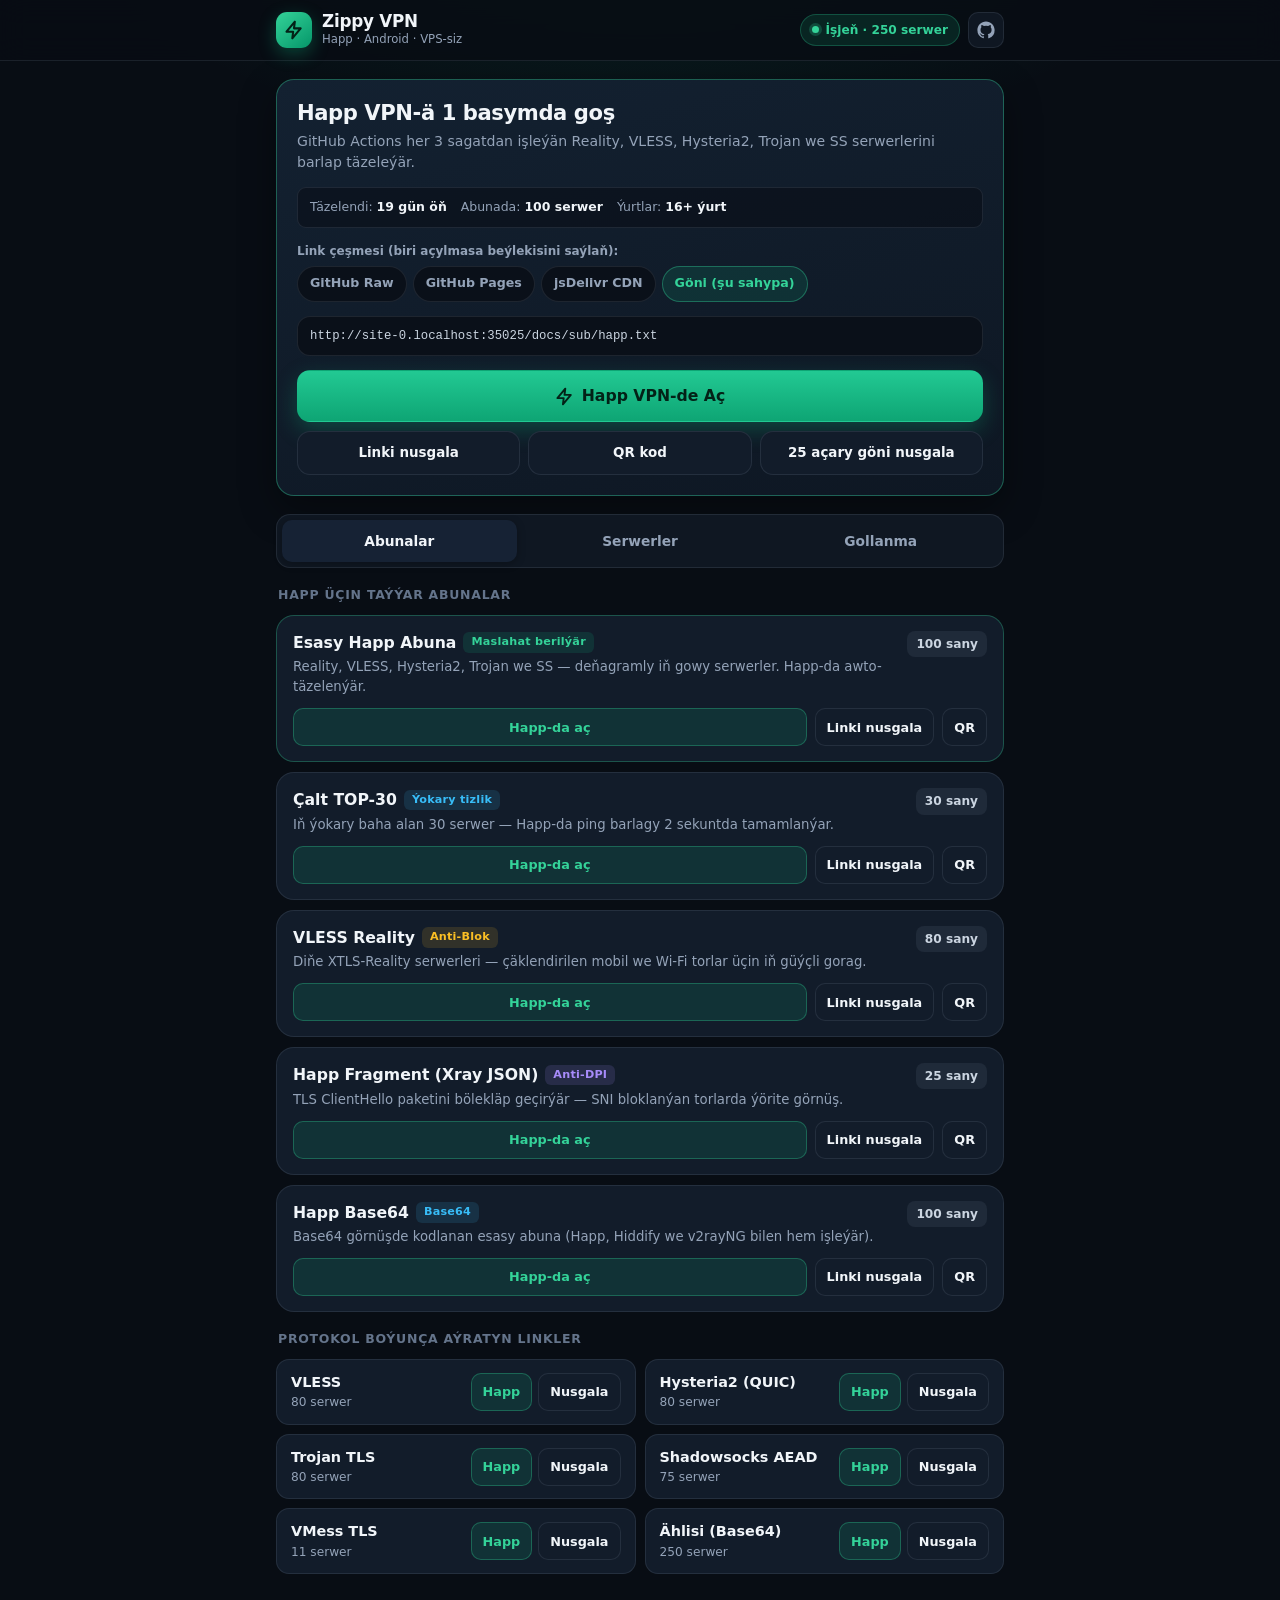
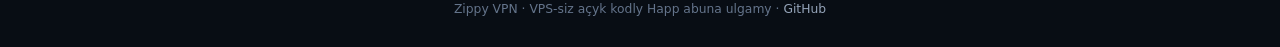
==== docs/index.html @ 04228158 "feat: add GitHub-powered Happ VPN subscription system and Android web panel Co-authored-by: arena-ag" ====
<!doctype html>
<html lang="tk">
<head>
  <meta charset="utf-8">
  <meta name="viewport" content="width=device-width, initial-scale=1, viewport-fit=cover">
  <meta name="theme-color" content="#080d14">
  <meta name="description" content="Zippy VPN — VPS-siz GitHub arkaly awtomatiki täzelenýän Happ VPN abunasy (Android üçin).">
  <title>Zippy VPN — Happ Android</title>
  <link rel="stylesheet" href="./style.css">
</head>
<body>
  <header class="topbar">
    <div class="shell topbar-inner">
      <div class="brand">
        <div class="brand-mark" aria-hidden="true">
          <svg width="20" height="20" viewBox="0 0 24 24" fill="none" stroke="currentColor" stroke-width="2.5" stroke-linecap="round" stroke-linejoin="round">
            <path d="M13 2L3 14h8l-1 8 10-12h-8l1-8z"/>
          </svg>
        </div>
        <div>
          <div class="brand-title">Zippy VPN</div>
          <div class="brand-sub">Happ · Android · VPS-siz</div>
        </div>
      </div>
      <div class="topbar-right">
        <span class="status-pill" id="statusPill">
          <span class="status-dot"></span>
          <span id="statusText">Ýüklenýär...</span>
        </span>
        <a class="icon-link" id="repoLink" href="https://github.com/redmirobot01-byte/Zippy" target="_blank" rel="noopener noreferrer" aria-label="GitHub repozitoriýasy" title="GitHub">
          <svg width="18" height="18" viewBox="0 0 24 24" fill="currentColor" aria-hidden="true">
            <path d="M12 .5C5.65.5.5 5.65.5 12a11.5 11.5 0 007.86 10.92c.58.1.79-.25.79-.56v-2c-3.2.7-3.87-1.38-3.87-1.38-.52-1.33-1.28-1.68-1.28-1.68-1.05-.72.08-.7.08-.7 1.16.08 1.77 1.2 1.77 1.2 1.03 1.76 2.7 1.25 3.36.96.1-.75.4-1.25.73-1.54-2.55-.29-5.24-1.28-5.24-5.68 0-1.26.45-2.28 1.19-3.09-.12-.29-.52-1.46.11-3.05 0 0 .97-.31 3.18 1.18a11.1 11.1 0 015.8 0c2.2-1.49 3.17-1.18 3.17-1.18.63 1.59.23 2.76.12 3.05.74.81 1.18 1.83 1.18 3.09 0 4.41-2.69 5.38-5.25 5.67.41.36.78 1.06.78 2.14v3.17c0 .31.21.67.8.56A11.5 11.5 0 0023.5 12C23.5 5.65 18.35.5 12 .5z"/>
          </svg>
        </a>
      </div>
    </div>
  </header>

  <main class="shell">
    <!-- Primary Happ Import Card -->
    <section class="hero" aria-labelledby="heroTitle">
      <div class="hero-head">
        <div>
          <h1 id="heroTitle">Happ VPN-ä 1 basymda goş</h1>
          <p class="hero-desc">GitHub Actions her 3 sagatdan işleýän Reality, VLESS, Hysteria2, Trojan we SS serwerlerini barlap täzeleýär.</p>
        </div>
      </div>

      <div class="meta-strip" id="metaStrip">
        <span>Täzelendi: <strong id="updatedAt">—</strong></span>
        <span>Abunada: <strong id="mainCount">—</strong></span>
        <span>Ýurtlar: <strong id="countryCount">—</strong></span>
      </div>

      <div class="mirror-bar">
        <span class="mirror-label">Link çeşmesi (biri açylmasa beýlekisini saýlaň):</span>
        <div class="mirror-pills" id="mirrorPills" role="radiogroup" aria-label="Link çeşmesi"></div>
      </div>

      <div class="url-box">
        <code class="url-text" id="primaryUrl">https://raw.githubusercontent.com/redmirobot01-byte/Zippy/main/sub/happ.txt</code>
      </div>

      <a class="btn btn-primary" id="openHappPrimary" href="happ://add/https://raw.githubusercontent.com/redmirobot01-byte/Zippy/main/sub/happ.txt">
        <svg width="19" height="19" viewBox="0 0 24 24" fill="none" stroke="currentColor" stroke-width="2.4" stroke-linecap="round" stroke-linejoin="round" aria-hidden="true">
          <path d="M13 2L3 14h8l-1 8 10-12h-8l1-8z"/>
        </svg>
        <span>Happ VPN-de Aç</span>
      </a>

      <div class="hero-actions-sub">
        <button type="button" class="btn btn-secondary" id="copyPrimaryBtn">Linki nusgala</button>
        <button type="button" class="btn btn-secondary" id="qrPrimaryBtn">QR kod</button>
        <button type="button" class="btn btn-secondary span-mobile" id="copyKeysBtn">25 açary göni nusgala</button>
      </div>
    </section>

    <!-- Navigation Tabs -->
    <nav class="tabs" role="tablist" aria-label="Bölümler">
      <button type="button" class="tab-btn active" role="tab" aria-selected="true" aria-controls="panel-subs" data-tab="subs">Abunalar</button>
      <button type="button" class="tab-btn" role="tab" aria-selected="false" aria-controls="panel-servers" data-tab="servers">Serwerler</button>
      <button type="button" class="tab-btn" role="tab" aria-selected="false" aria-controls="panel-guide" data-tab="guide">Gollanma</button>
    </nav>

    <!-- TAB 1: Subscriptions -->
    <section class="tab-panel active" id="panel-subs" role="tabpanel">
      <div class="section-label">Happ üçin taýýar abunalar</div>
      <div class="sub-list" id="mainSubsList"></div>

      <div class="section-label">Protokol boýunça aýratyn linkler</div>
      <div class="proto-grid" id="protoGrid"></div>
    </section>

    <!-- TAB 2: Individual Servers -->
    <section class="tab-panel" id="panel-servers" role="tabpanel">
      <div class="filter-group">
        <span class="mirror-label">Protokol:</span>
        <div class="mirror-pills" id="protoFilterPills"></div>
      </div>
      <div class="filter-group">
        <span class="mirror-label">Ýurt:</span>
        <div class="mirror-pills" id="countryFilterPills"></div>
      </div>

      <div class="servers-toolbar">
        <span class="servers-count" id="filteredCount">0 serwer</span>
        <button type="button" class="btn btn-secondary btn-sm" id="copyFilteredBtn">Sanawy nusgala</button>
      </div>

      <div class="node-list" id="nodeList"></div>
    </section>

    <!-- TAB 3: Android + Happ Guide -->
    <section class="tab-panel" id="panel-guide" role="tabpanel">
      <div class="guide-card">
        <h2>Android-da Happ VPN bilen nädip ulanmaly?</h2>
        <ol class="steps">
          <li>
            <span class="step-num">1</span>
            <div>Ýokardaky ýaşyl <strong>«Happ VPN-de Aç»</strong> düwmesine basyň — Happ özi açylyp, <strong>Zippy VPN</strong> abunasyny awtomatiki goşar.</div>
          </li>
          <li>
            <span class="step-num">2</span>
            <div>Eger brauzer programmany göni açmasa, <strong>«Linki nusgala»</strong> (ýa-da <strong>«25 açary göni nusgala»</strong>) basyň → Happ-a giriň → sag ýokarky <strong>«+»</strong> → <strong>«Buferden goş / Import from clipboard»</strong> basyň.</div>
          </li>
          <li>
            <span class="step-num">3</span>
            <div>Happ-da serwer sanawynyň ýokarsyndaky <strong>ping (barlag)</strong> belgisine basyň we iň pes <span class="inline-code">ms</span> görkezýän serweri saýlaň (Germaniýa, Niderlandlar, Finlýandiýa, Polşa adatça iň çalt işleýär).</div>
          </li>
          <li>
            <span class="step-num">4</span>
            <div>Merkezdäki uly birikdiriş düwmesine basyň. Abuna her <strong>3 sagatdan</strong> GitHub-dan täze serwerleri awtomatiki alýar.</div>
          </li>
        </ol>
      </div>

      <div class="guide-card">
        <h2>Güýçli bloklamada maslahatlar</h2>
        <ul class="tip-list">
          <li><strong>VLESS Reality</strong> we <strong>Hysteria2</strong> protokollary çäklendirilen mobil we Wi-Fi torlarda iň durnukly işleýär — <em>Abunalar</em> bölüminden aýratyn goşup bilersiňiz.</li>
          <li><strong>Happ Fragment (Anti-DPI):</strong> SNI bloklanýan bolsa, <span class="inline-code">happ-fragment.json</span> abunasyny Happ-a goşuň — ol TLS paketini bölekläp geçirýär.</li>
          <li><strong>Link täzelenmese:</strong> Ýokardaky çeşmäni <strong>GitHub Pages</strong> ýa-da <strong>jsDelivr CDN</strong> aýnasyna geçiriň, ýa-da <strong>Happ Base64</strong> linkini ulanyň.</li>
          <li><strong>Şahsy açar goşmak:</strong> Öz tapan <span class="inline-code">vless://</span> ýa-da <span class="inline-code">trojan://</span> açaryňyzy repozitoriýadaky <span class="inline-code">config/custom_nodes.txt</span> faýlyna ýazsaňyz, ol abunanyň iň başyna goşulýar.</li>
        </ul>

        <div class="guide-links">
          <a class="btn btn-accent-outline btn-sm" id="actionsRunLink" href="https://github.com/redmirobot01-byte/Zippy/actions" target="_blank" rel="noopener noreferrer">Serwerleri häzir täzele (GitHub Actions)</a>
          <a class="btn btn-secondary btn-sm" id="customNodesLink" href="https://github.com/redmirobot01-byte/Zippy/edit/main/config/custom_nodes.txt" target="_blank" rel="noopener noreferrer">Şahsy açar goş</a>
          <a class="btn btn-secondary btn-sm" href="https://play.google.com/store/apps/details?id=com.happproxy" target="_blank" rel="noopener noreferrer">Happ (Google Play)</a>
        </div>
      </div>
    </section>

    <footer class="footer">
      Zippy VPN · VPS-siz açyk kodly Happ abuna ulgamy ·
      <a id="footerRepoLink" href="https://github.com/redmirobot01-byte/Zippy" target="_blank" rel="noopener noreferrer">GitHub</a>
    </footer>
  </main>

  <!-- QR Modal -->
  <div class="modal-backdrop" id="qrBackdrop" hidden>
    <div class="modal" role="dialog" aria-modal="true" aria-labelledby="qrTitle">
      <h3 id="qrTitle">QR kod</h3>
      <p class="modal-hint">Happ VPN → «+» → QR kod skanirle</p>
      <div class="qr-frame" id="qrFrame"></div>
      <div class="modal-actions">
        <button type="button" class="btn btn-secondary btn-sm" id="qrCopyBtn">Nusgala</button>
        <button type="button" class="btn btn-accent-outline btn-sm" id="qrCloseBtn">Ýap</button>
      </div>
    </div>
  </div>

  <div class="toast" id="toast" role="status" aria-live="polite"></div>

  <script src="./qr.js"></script>
  <script src="./app.js"></script>
</body>
</html>
---- docs/style.css ----
:root {
  --bg: #080d14;
  --bg-elev: #0f1722;
  --bg-card: #121c2a;
  --bg-card-hover: #162234;
  --bg-input: #0a1019;
  --border: rgba(148, 163, 184, 0.14);
  --border-strong: rgba(52, 211, 153, 0.38);
  --text: #f1f5f9;
  --text-muted: #94a3b8;
  --text-dim: #64748b;
  --accent: #10b981;
  --accent-bright: #34d399;
  --accent-ink: #032217;
  --accent-soft: rgba(16, 185, 129, 0.14);
  --cyan: #38bdf8;
  --cyan-soft: rgba(56, 189, 248, 0.13);
  --amber: #fbbf24;
  --amber-soft: rgba(251, 191, 36, 0.13);
  --violet: #a78bfa;
  --violet-soft: rgba(167, 139, 250, 0.14);
  --radius-lg: 18px;
  --radius-md: 13px;
  --radius-sm: 9px;
  --shadow: 0 14px 36px rgba(0, 0, 0, 0.36);
  --font-sans: system-ui, -apple-system, "Segoe UI", Roboto, "Helvetica Neue", Arial, sans-serif;
  --font-mono: ui-monospace, SFMono-Regular, Menlo, Monaco, Consolas, monospace;
}

*,
*::before,
*::after {
  box-sizing: border-box;
}

html {
  -webkit-text-size-adjust: 100%;
  background: var(--bg);
}

body {
  margin: 0;
  font-family: var(--font-sans);
  background:
    radial-gradient(900px 420px at 50% -120px, rgba(16, 185, 129, 0.16), transparent 65%),
    var(--bg);
  color: var(--text);
  line-height: 1.5;
  min-height: 100dvh;
  padding-bottom: calc(28px + env(safe-area-inset-bottom, 0px));
}

.shell {
  width: 100%;
  max-width: 760px;
  margin: 0 auto;
  padding: 0 16px;
}

/* Header */
.topbar {
  position: sticky;
  top: 0;
  z-index: 30;
  backdrop-filter: blur(14px);
  -webkit-backdrop-filter: blur(14px);
  background: rgba(8, 13, 20, 0.84);
  border-bottom: 1px solid var(--border);
}

.topbar-inner {
  display: flex;
  align-items: center;
  justify-content: space-between;
  gap: 12px;
  height: 60px;
}

.brand {
  display: flex;
  align-items: center;
  gap: 10px;
  min-width: 0;
}

.brand-mark {
  width: 36px;
  height: 36px;
  border-radius: 11px;
  background: linear-gradient(140deg, #34d399, #059669);
  color: var(--accent-ink);
  display: grid;
  place-items: center;
  flex-shrink: 0;
  box-shadow: 0 6px 18px rgba(16, 185, 129, 0.32);
}

.brand-title {
  font-size: 1.05rem;
  font-weight: 750;
  letter-spacing: -0.015em;
  line-height: 1.15;
}

.brand-sub {
  font-size: 0.73rem;
  color: var(--text-muted);
}

.topbar-right {
  display: flex;
  align-items: center;
  gap: 8px;
}

.status-pill {
  display: inline-flex;
  align-items: center;
  gap: 7px;
  padding: 6px 11px;
  border-radius: 999px;
  font-size: 0.76rem;
  font-weight: 600;
  color: var(--accent-bright);
  background: var(--accent-soft);
  border: 1px solid rgba(52, 211, 153, 0.26);
  white-space: nowrap;
}

.status-dot {
  width: 7px;
  height: 7px;
  border-radius: 50%;
  background: var(--accent-bright);
  box-shadow: 0 0 0 3px rgba(52, 211, 153, 0.22);
}

.icon-link {
  width: 36px;
  height: 36px;
  border-radius: 10px;
  border: 1px solid var(--border);
  background: var(--bg-elev);
  color: var(--text-muted);
  display: grid;
  place-items: center;
  text-decoration: none;
  transition: color 0.15s ease, border-color 0.15s ease;
}

.icon-link:hover {
  color: var(--text);
  border-color: rgba(148, 163, 184, 0.32);
}

/* Hero Card */
.hero {
  margin-top: 18px;
  padding: 20px;
  border-radius: var(--radius-lg);
  background: linear-gradient(165deg, #132131 0%, #0e1723 100%);
  border: 1px solid var(--border-strong);
  box-shadow: var(--shadow);
}

.hero-head {
  display: flex;
  align-items: flex-start;
  justify-content: space-between;
  gap: 12px;
  margin-bottom: 14px;
}

.hero h1 {
  margin: 0 0 5px;
  font-size: 1.32rem;
  font-weight: 780;
  letter-spacing: -0.02em;
  line-height: 1.22;
}

.hero-desc {
  margin: 0;
  font-size: 0.88rem;
  color: var(--text-muted);
}

.meta-strip {
  display: flex;
  flex-wrap: wrap;
  gap: 8px 14px;
  font-size: 0.78rem;
  color: var(--text-muted);
  padding: 10px 12px;
  border-radius: var(--radius-sm);
  background: rgba(8, 13, 20, 0.52);
  border: 1px solid var(--border);
  margin-bottom: 14px;
}

.meta-strip strong {
  color: var(--text);
  font-weight: 650;
}

/* Mirror Selector */
.mirror-bar {
  margin-bottom: 12px;
}

.mirror-label {
  display: block;
  font-size: 0.75rem;
  font-weight: 600;
  color: var(--text-muted);
  margin-bottom: 6px;
}

.mirror-pills {
  display: flex;
  gap: 6px;
  overflow-x: auto;
  padding-bottom: 2px;
  scrollbar-width: none;
}

.mirror-pills::-webkit-scrollbar {
  display: none;
}

.pill {
  appearance: none;
  border: 1px solid var(--border);
  background: var(--bg-input);
  color: var(--text-muted);
  font: inherit;
  font-size: 0.79rem;
  font-weight: 600;
  padding: 7px 12px;
  min-height: 36px;
  border-radius: 999px;
  cursor: pointer;
  white-space: nowrap;
  transition: all 0.15s ease;
}

.pill:hover {
  color: var(--text);
  border-color: rgba(148, 163, 184, 0.3);
}

.pill.active {
  background: var(--accent-soft);
  color: var(--accent-bright);
  border-color: var(--border-strong);
}

/* URL Box */
.url-box {
  display: flex;
  align-items: center;
  gap: 8px;
  background: var(--bg-input);
  border: 1px solid var(--border);
  border-radius: var(--radius-md);
  padding: 10px 12px;
  margin-bottom: 14px;
}

.url-text {
  flex: 1;
  min-width: 0;
  font-family: var(--font-mono);
  font-size: 0.77rem;
  color: #cbd5e1;
  overflow: hidden;
  text-overflow: ellipsis;
  white-space: nowrap;
  user-select: all;
}

/* Buttons */
.btn {
  appearance: none;
  border: 1px solid transparent;
  border-radius: var(--radius-md);
  font: inherit;
  font-weight: 680;
  font-size: 0.92rem;
  min-height: 48px;
  padding: 11px 16px;
  display: inline-flex;
  align-items: center;
  justify-content: center;
  gap: 8px;
  cursor: pointer;
  text-decoration: none;
  transition: transform 0.08s ease, background 0.15s ease, border-color 0.15s ease;
  -webkit-tap-highlight-color: transparent;
}

.btn:active {
  transform: scale(0.985);
}

.btn-primary {
  width: 100%;
  min-height: 52px;
  font-size: 0.98rem;
  background: linear-gradient(180deg, #22c993 0%, #0ea574 100%);
  color: var(--accent-ink);
  box-shadow: 0 8px 22px rgba(16, 185, 129, 0.28);
}

.btn-primary:hover {
  background: linear-gradient(180deg, #34d399 0%, #10b981 100%);
}

.btn-secondary {
  background: var(--bg-card);
  color: var(--text);
  border-color: var(--border);
  font-size: 0.84rem;
  min-height: 44px;
  padding: 9px 12px;
}

.btn-secondary:hover {
  background: var(--bg-card-hover);
  border-color: rgba(148, 163, 184, 0.3);
}

.btn-accent-outline {
  background: var(--accent-soft);
  color: var(--accent-bright);
  border-color: rgba(52, 211, 153, 0.32);
  font-size: 0.83rem;
  min-height: 42px;
  padding: 8px 13px;
}

.btn-accent-outline:hover {
  background: rgba(16, 185, 129, 0.22);
}

.btn-sm {
  min-height: 38px;
  padding: 6px 11px;
  font-size: 0.8rem;
  border-radius: 10px;
}

.hero-actions-sub {
  display: grid;
  grid-template-columns: repeat(3, 1fr);
  gap: 8px;
  margin-top: 9px;
}

@media (max-width: 460px) {
  .hero-actions-sub {
    grid-template-columns: 1fr 1fr;
  }
  .hero-actions-sub .span-mobile {
    grid-column: 1 / -1;
  }
}

/* Navigation Tabs */
.tabs {
  display: grid;
  grid-template-columns: repeat(3, 1fr);
  gap: 6px;
  margin: 18px 0 14px;
  padding: 5px;
  background: var(--bg-elev);
  border: 1px solid var(--border);
  border-radius: 14px;
}

.tab-btn {
  appearance: none;
  border: 0;
  background: transparent;
  color: var(--text-muted);
  font: inherit;
  font-size: 0.86rem;
  font-weight: 680;
  min-height: 42px;
  border-radius: 10px;
  cursor: pointer;
  transition: background 0.15s ease, color 0.15s ease;
  -webkit-tap-highlight-color: transparent;
}

.tab-btn.active {
  background: var(--bg-card-hover);
  color: var(--text);
  box-shadow: 0 2px 8px rgba(0, 0, 0, 0.28);
}

.tab-panel {
  display: none;
}

.tab-panel.active {
  display: block;
}

/* Subscription Cards */
.section-label {
  font-size: 0.78rem;
  font-weight: 700;
  text-transform: uppercase;
  letter-spacing: 0.06em;
  color: var(--text-dim);
  margin: 18px 2px 10px;
}

.sub-list {
  display: flex;
  flex-direction: column;
  gap: 10px;
}

.sub-card {
  background: var(--bg-card);
  border: 1px solid var(--border);
  border-radius: var(--radius-lg);
  padding: 15px 16px;
  display: flex;
  flex-direction: column;
  gap: 11px;
}

.sub-card.recommended {
  border-color: rgba(52, 211, 153, 0.3);
}

.sub-top {
  display: flex;
  align-items: flex-start;
  justify-content: space-between;
  gap: 10px;
}

.sub-title-row {
  display: flex;
  align-items: center;
  flex-wrap: wrap;
  gap: 7px;
  margin-bottom: 3px;
}

.sub-title {
  font-size: 0.98rem;
  font-weight: 720;
  color: var(--text);
}

.sub-desc {
  margin: 0;
  font-size: 0.83rem;
  color: var(--text-muted);
}

.count-chip {
  flex-shrink: 0;
  padding: 4px 9px;
  border-radius: 8px;
  font-size: 0.76rem;
  font-weight: 700;
  font-variant-numeric: tabular-nums;
  background: rgba(148, 163, 184, 0.1);
  color: #cbd5e1;
}

.tag {
  display: inline-flex;
  align-items: center;
  padding: 2px 8px;
  border-radius: 6px;
  font-size: 0.7rem;
  font-weight: 720;
  letter-spacing: 0.02em;
}

.tag-green {
  background: var(--accent-soft);
  color: var(--accent-bright);
}

.tag-cyan {
  background: var(--cyan-soft);
  color: var(--cyan);
}

.tag-amber {
  background: var(--amber-soft);
  color: var(--amber);
}

.tag-violet {
  background: var(--violet-soft);
  color: var(--violet);
}

.sub-actions {
  display: flex;
  flex-wrap: wrap;
  gap: 8px;
}

.sub-actions .btn-accent-outline {
  flex: 1 1 135px;
}

/* Compact Protocol Grid */
.proto-grid {
  display: grid;
  grid-template-columns: repeat(2, 1fr);
  gap: 9px;
}

@media (max-width: 500px) {
  .proto-grid {
    grid-template-columns: 1fr;
  }
}

.proto-item {
  background: var(--bg-card);
  border: 1px solid var(--border);
  border-radius: var(--radius-md);
  padding: 12px 14px;
  display: flex;
  align-items: center;
  justify-content: space-between;
  gap: 10px;
}

.proto-name {
  font-weight: 700;
  font-size: 0.9rem;
}

.proto-meta {
  font-size: 0.76rem;
  color: var(--text-muted);
  font-variant-numeric: tabular-nums;
}

.proto-btns {
  display: flex;
  gap: 6px;
}

/* Servers Tab */
.filter-group {
  margin-bottom: 10px;
}

.servers-toolbar {
  display: flex;
  align-items: center;
  justify-content: space-between;
  gap: 10px;
  margin: 12px 0;
}

.servers-count {
  font-size: 0.82rem;
  color: var(--text-muted);
  font-variant-numeric: tabular-nums;
}

.node-list {
  display: flex;
  flex-direction: column;
  gap: 8px;
}

.node-row {
  background: var(--bg-card);
  border: 1px solid var(--border);
  border-radius: var(--radius-md);
  padding: 12px 13px;
  display: flex;
  align-items: center;
  justify-content: space-between;
  gap: 10px;
}

@media (max-width: 520px) {
  .node-row {
    flex-direction: column;
    align-items: stretch;
  }
  .node-actions {
    justify-content: flex-end;
  }
}

.node-main {
  min-width: 0;
  flex: 1;
}

.node-title {
  display: flex;
  align-items: center;
  flex-wrap: wrap;
  gap: 7px;
  font-weight: 680;
  font-size: 0.9rem;
  margin-bottom: 3px;
}

.node-sub {
  font-family: var(--font-mono);
  font-size: 0.74rem;
  color: var(--text-muted);
  overflow: hidden;
  text-overflow: ellipsis;
  white-space: nowrap;
}

.latency-badge {
  font-family: var(--font-mono);
  font-size: 0.73rem;
  font-weight: 700;
  color: var(--accent-bright);
  background: var(--accent-soft);
  padding: 1px 7px;
  border-radius: 6px;
}

.node-actions {
  display: flex;
  align-items: center;
  gap: 6px;
  flex-shrink: 0;
}

.empty-state {
  text-align: center;
  padding: 32px 16px;
  color: var(--text-muted);
  background: var(--bg-card);
  border: 1px dashed var(--border);
  border-radius: var(--radius-lg);
  font-size: 0.88rem;
}

/* Guide Tab */
.guide-card {
  background: var(--bg-card);
  border: 1px solid var(--border);
  border-radius: var(--radius-lg);
  padding: 18px;
  margin-bottom: 12px;
}

.guide-card h2 {
  margin: 0 0 12px;
  font-size: 1.02rem;
  font-weight: 740;
}

.steps {
  list-style: none;
  padding: 0;
  margin: 0;
  display: flex;
  flex-direction: column;
  gap: 13px;
}

.steps li {
  display: flex;
  gap: 12px;
  align-items: flex-start;
  font-size: 0.88rem;
  color: #dbe4ef;
}

.step-num {
  width: 26px;
  height: 26px;
  border-radius: 8px;
  background: var(--accent-soft);
  border: 1px solid rgba(52, 211, 153, 0.3);
  color: var(--accent-bright);
  font-size: 0.8rem;
  font-weight: 750;
  display: grid;
  place-items: center;
  flex-shrink: 0;
  margin-top: 1px;
}

.steps strong {
  color: var(--text);
}

.tip-list {
  margin: 0;
  padding-left: 18px;
  display: flex;
  flex-direction: column;
  gap: 9px;
  font-size: 0.86rem;
  color: var(--text-muted);
}

.tip-list strong {
  color: var(--text);
}

.guide-links {
  display: flex;
  flex-wrap: wrap;
  gap: 8px;
  margin-top: 14px;
}

.inline-code {
  font-family: var(--font-mono);
  font-size: 0.8em;
  background: var(--bg-input);
  border: 1px solid var(--border);
  padding: 1px 6px;
  border-radius: 5px;
  color: #e2e8f0;
}

/* QR Modal */
.modal-backdrop {
  position: fixed;
  inset: 0;
  z-index: 60;
  background: rgba(3, 7, 13, 0.78);
  backdrop-filter: blur(6px);
  display: grid;
  place-items: center;
  padding: 18px;
}

.modal-backdrop[hidden] {
  display: none;
}

.modal {
  width: 100%;
  max-width: 360px;
  background: var(--bg-card);
  border: 1px solid var(--border);
  border-radius: 20px;
  padding: 20px;
  box-shadow: var(--shadow);
  text-align: center;
}

.modal h3 {
  margin: 0 0 4px;
  font-size: 1.02rem;
}

.modal-hint {
  margin: 0 0 14px;
  font-size: 0.8rem;
  color: var(--text-muted);
}

.qr-frame {
  width: 236px;
  height: 236px;
  margin: 0 auto 14px;
  padding: 10px;
  background: #ffffff;
  border-radius: 14px;
  display: grid;
  place-items: center;
}

.qr-frame svg {
  width: 100%;
  height: 100%;
  display: block;
}

.modal-actions {
  display: flex;
  gap: 8px;
}

.modal-actions .btn {
  flex: 1;
}

/* Toast */
.toast {
  position: fixed;
  left: 50%;
  bottom: calc(20px + env(safe-area-inset-bottom, 0px));
  transform: translateX(-50%) translateY(16px);
  z-index: 80;
  background: #064e3b;
  color: #ecfdf5;
  border: 1px solid rgba(52, 211, 153, 0.45);
  padding: 10px 16px;
  border-radius: 999px;
  font-size: 0.84rem;
  font-weight: 650;
  box-shadow: 0 10px 28px rgba(0, 0, 0, 0.45);
  opacity: 0;
  pointer-events: none;
  transition: opacity 0.18s ease, transform 0.18s ease;
  max-width: calc(100vw - 32px);
  text-align: center;
}

.toast.show {
  opacity: 1;
  transform: translateX(-50%) translateY(0);
}

.footer {
  margin-top: 26px;
  text-align: center;
  font-size: 0.77rem;
  color: var(--text-dim);
}

.footer a {
  color: var(--text-muted);
  text-decoration: none;
}

.footer a:hover {
  color: var(--text);
}
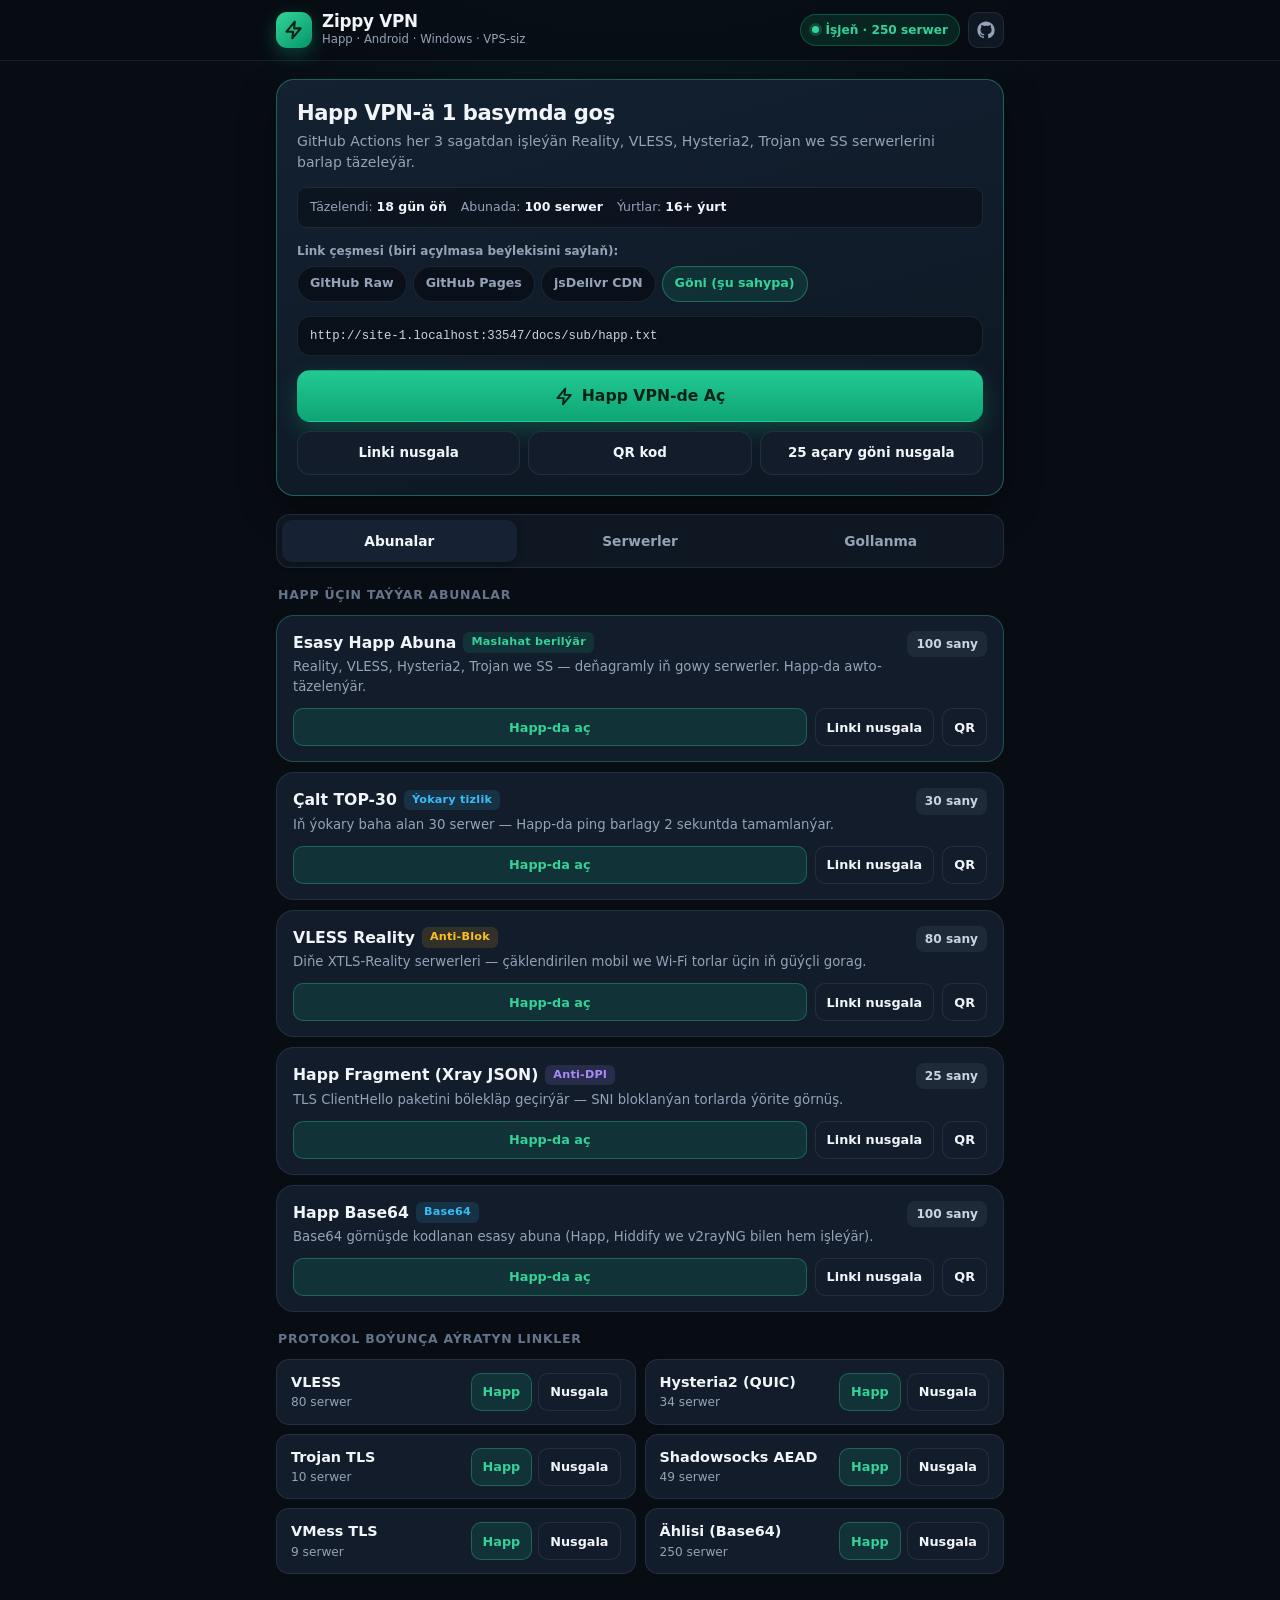
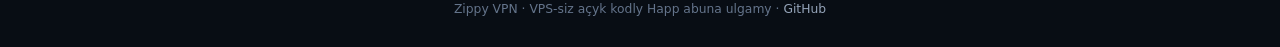
==== commit 039eefb9: "feat(docs): Windows/Happ desktop gollanmasy we VPN-dan soňky brauzer bejergisi Co-authored-by: arena" ====
--- a/docs/index.html
+++ b/docs/index.html
@@ -4,8 +4,8 @@
   <meta charset="utf-8">
   <meta name="viewport" content="width=device-width, initial-scale=1, viewport-fit=cover">
   <meta name="theme-color" content="#080d14">
-  <meta name="description" content="Zippy VPN — VPS-siz GitHub arkaly awtomatiki täzelenýän Happ VPN abunasy (Android üçin).">
-  <title>Zippy VPN — Happ Android</title>
+  <meta name="description" content="Zippy VPN — VPS-siz GitHub arkaly awtomatiki täzelenýän Happ VPN abunasy (Android we Windows üçin).">
+  <title>Zippy VPN — Happ (Android · Windows)</title>
   <link rel="stylesheet" href="./style.css">
 </head>
 <body>
@@ -19,7 +19,7 @@
         </div>
         <div>
           <div class="brand-title">Zippy VPN</div>
-          <div class="brand-sub">Happ · Android · VPS-siz</div>
+          <div class="brand-sub">Happ · Android · Windows · VPS-siz</div>
         </div>
       </div>
       <div class="topbar-right">
@@ -134,6 +134,44 @@
         </ol>
       </div>
 
+      <div class="guide-card" id="windowsGuide">
+        <h2>💻 Kompýuterde (Windows): Happ + Zippy</h2>
+        <ol class="steps">
+          <li>
+            <span class="step-num">1</span>
+            <div>Happ-yň Windows gurnama faýlyny ýükläň: adaty (Intel/AMD) kompýuter üçin <span class="inline-code">setup-Happ.x64.exe</span> (~120 MB), ARM noutbuk üçin <span class="inline-code">setup-Happ.arm64.exe</span> (~88 MB).</div>
+          </li>
+          <li>
+            <span class="step-num">2</span>
+            <div>Faýly işlediň we gurnaň. «Windows protected your PC» ýazgysy çyksa — <strong>More info</strong> → <strong>Run anyway</strong> (faýl resmi GitHub çeşmesinden bolsa howpsuz).</div>
+          </li>
+          <li>
+            <span class="step-num">3</span>
+            <div>Zippy abuna linkini nusgalap, Happ-da sag ýokarky <strong>«+»</strong> → <strong>Import from clipboard</strong> basyň.</div>
+          </li>
+          <li>
+            <span class="step-num">4</span>
+            <div>Ping barlagyny geçiriň, iň pes <span class="inline-code">ms</span>-li serweri saýlaň we birikdiriň. Brauzer hem VPN-dan geçsin diýseňiz, sazlamalarda <strong>TUN mode</strong>-y açyň.</div>
+          </li>
+        </ol>
+        <div class="guide-links">
+          <a class="btn btn-primary btn-sm" href="https://github.com/Happ-proxy/happ-desktop/releases/latest/download/setup-Happ.x64.exe" rel="noopener noreferrer">Happ x64 (.exe) ýükle</a>
+          <a class="btn btn-secondary btn-sm" href="https://github.com/Happ-proxy/happ-desktop/releases/latest/download/setup-Happ.arm64.exe" rel="noopener noreferrer">Happ ARM64 (.exe) ýükle</a>
+          <a class="btn btn-secondary btn-sm" href="https://github.com/Happ-proxy/happ-desktop/releases/latest" target="_blank" rel="noopener noreferrer">Ähli wersiýalar (GitHub)</a>
+        </div>
+      </div>
+
+      <div class="guide-card" id="desktopFix">
+        <h2>🛠️ VPN-dan soň brauzer / internet işlemeýän bolsa</h2>
+        <ul class="tip-list">
+          <li><strong>Proxy galyndysy (köplenç sebäp şu):</strong> <span class="inline-code">Win + R</span> → <span class="inline-code">inetcpl.cpl</span> → <em>Connections</em> → <em>LAN settings</em> → «Use a proxy server for your LAN» tikini aýyryň → <strong>OK</strong>. Soňra Chrome-y doly ýapyp täzeden açyň.</li>
+          <li><strong>TUN galyndysy:</strong> <span class="inline-code">Win + R</span> → <span class="inline-code">ncpa.cpl</span> → «Happ» / «wintun» atly adapteri tapyp, sag düwme → <em>Disable</em>; ýa-da <em>Device Manager</em> → <em>Network adapters</em> bölüminden aýyryň.</li>
+          <li><strong>Tory arassalamak:</strong> Administrator hökmünde CMD açyň we <span class="inline-code">netsh winsock reset</span>, <span class="inline-code">ipconfig /flushdns</span> ýerine ýetiriň, soňra kompýuteri täzeden açyň.</li>
+          <li><strong>Chrome-y dikeltmek:</strong> <span class="inline-code">chrome://settings/reset</span> → «Restore settings to their original defaults»; <span class="inline-code">chrome://extensions</span> bölüminde nätanyş goşundylary öçüriň.</li>
+          <li><strong>Ýükleme işlemeýän bolsa:</strong> şol bir salgyny <strong>Microsoft Edge</strong>-den açyp görüň (ol Windows-da öňünden bar) ýa-da telefonyňyzyň internet paýlaşmasyny (hotspot) ulanyň.</li>
+        </ul>
+      </div>
+
       <div class="guide-card">
         <h2>Güýçli bloklamada maslahatlar</h2>
         <ul class="tip-list">
@@ -147,6 +185,8 @@
           <a class="btn btn-accent-outline btn-sm" id="actionsRunLink" href="https://github.com/redmirobot01-byte/Zippy/actions" target="_blank" rel="noopener noreferrer">Serwerleri häzir täzele (GitHub Actions)</a>
           <a class="btn btn-secondary btn-sm" id="customNodesLink" href="https://github.com/redmirobot01-byte/Zippy/edit/main/config/custom_nodes.txt" target="_blank" rel="noopener noreferrer">Şahsy açar goş</a>
           <a class="btn btn-secondary btn-sm" href="https://play.google.com/store/apps/details?id=com.happproxy" target="_blank" rel="noopener noreferrer">Happ (Google Play)</a>
+          <a class="btn btn-accent-outline btn-sm" href="https://www.happ.su/" target="_blank" rel="noopener noreferrer">Resmi saýt (happ.su)</a>
+          <a class="btn btn-secondary btn-sm" href="https://www.google.com/chrome/" target="_blank" rel="noopener noreferrer">Chrome-y täzeden gurnama</a>
         </div>
       </div>
     </section>
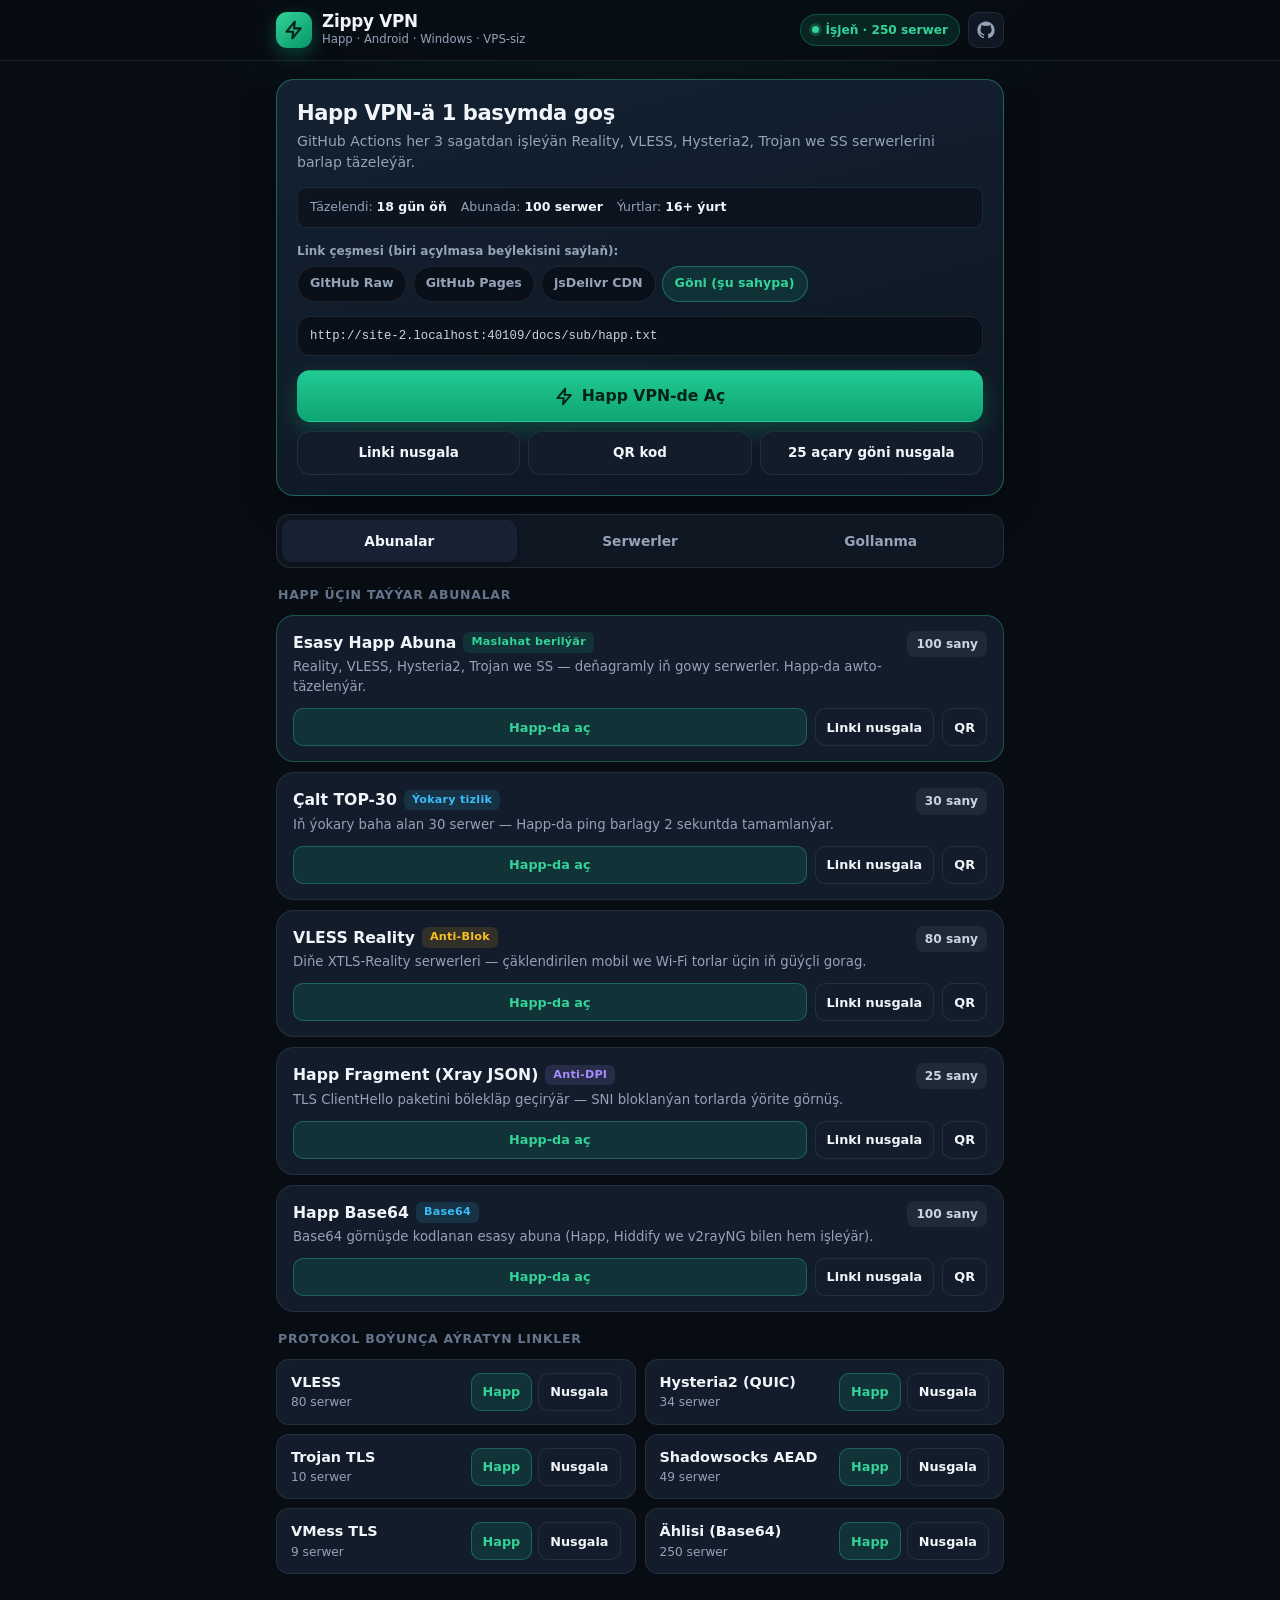
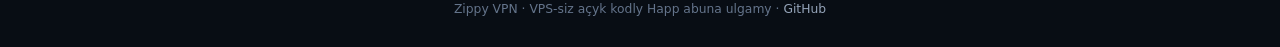
==== commit 22fa92af: "feat(tools): Windows brauzer bejergi skripti (.bat) + panel/README görkezmeleri Co-authored-by: aren" ====
--- a/docs/index.html
+++ b/docs/index.html
@@ -169,7 +169,12 @@
           <li><strong>Tory arassalamak:</strong> Administrator hökmünde CMD açyň we <span class="inline-code">netsh winsock reset</span>, <span class="inline-code">ipconfig /flushdns</span> ýerine ýetiriň, soňra kompýuteri täzeden açyň.</li>
           <li><strong>Chrome-y dikeltmek:</strong> <span class="inline-code">chrome://settings/reset</span> → «Restore settings to their original defaults»; <span class="inline-code">chrome://extensions</span> bölüminde nätanyş goşundylary öçüriň.</li>
           <li><strong>Ýükleme işlemeýän bolsa:</strong> şol bir salgyny <strong>Microsoft Edge</strong>-den açyp görüň (ol Windows-da öňünden bar) ýa-da telefonyňyzyň internet paýlaşmasyny (hotspot) ulanyň.</li>
+          <li><strong>Ähli brauzer birwagtda işlemeýär, Wi-Fi bolsa işleýär?</strong> Bu Windows-yň ulgam proksisi / DNS-i ýa-da galan VPN adapteri — brauzerleriň ählisi şol bir ulgam sazlamasyny ulanýar. Aşakdaky awtomatik bejergi faýlyny Administrator hökmünde işlediň.</li>
         </ul>
+        <div class="guide-links">
+          <a class="btn btn-primary btn-sm" href="https://github.com/redmirobot01-byte/Zippy/raw/main/tools/fix-windows-browser.bat" rel="noopener noreferrer">fix-windows-browser.bat ýükle</a>
+          <a class="btn btn-secondary btn-sm" href="https://github.com/redmirobot01-byte/Zippy/blob/main/tools/fix-windows-browser.bat" target="_blank" rel="noopener noreferrer">Kody gör (GitHub)</a>
+        </div>
       </div>
 
       <div class="guide-card">
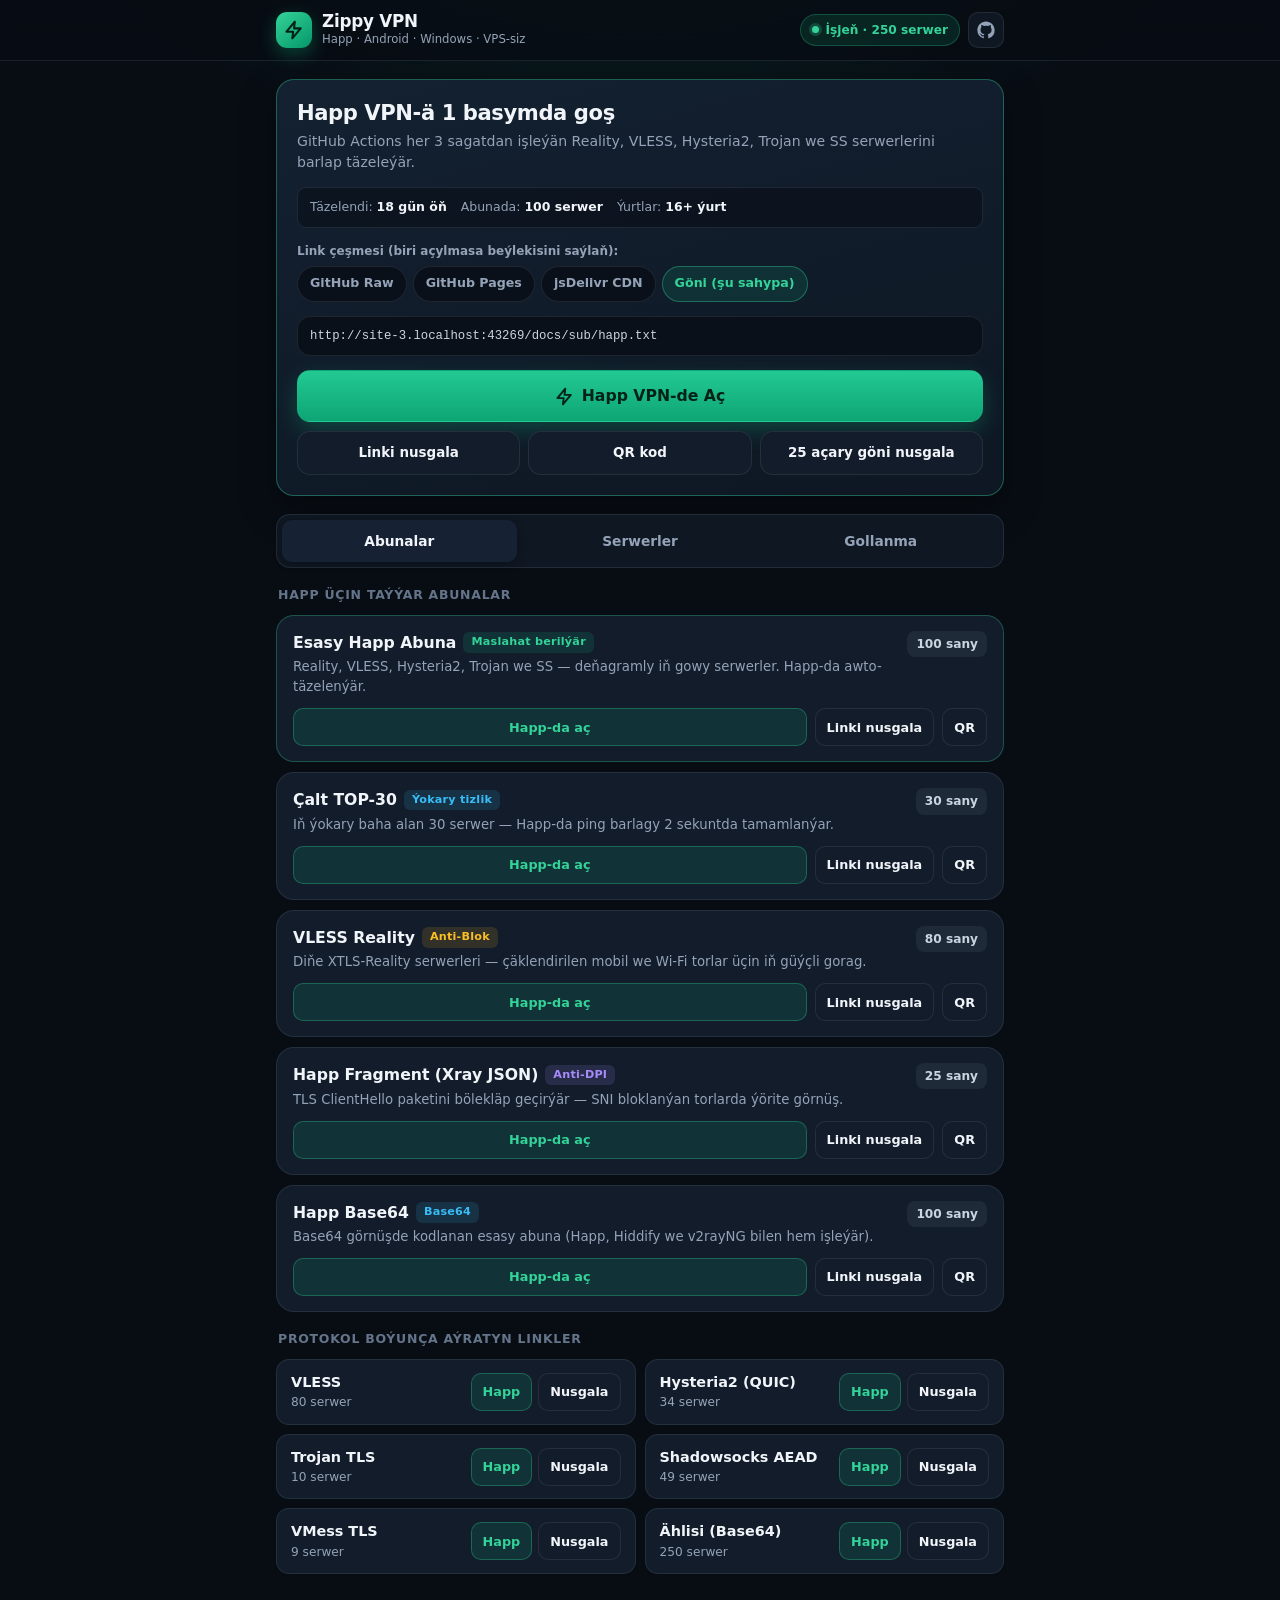
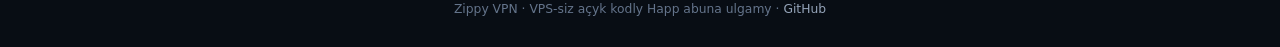
==== commit f3bd8542: "docs(panel): rusça Windows terminologiýa tablisasy (Диагностика неполадок) Co-authored-by: arena-age" ====
--- a/docs/index.html
+++ b/docs/index.html
@@ -177,6 +177,27 @@
         </div>
       </div>
 
+      <div class="guide-card" id="ruTerms">
+        <h2>🇷🇺 Windows rusça ýazylan — nirede näme basmaly</h2>
+        <p class="hero-desc" style="margin:0 0 6px;">Windows-yň dili rusça bolsa, aşakdaky rusça atlaryň üstünden basyň. Menýu atlary Windows 10/11 üçin.</p>
+        <table class="ru-table">
+          <thead>
+            <tr><th>Rusça</th><th>Türkmençe / manysy</th></tr>
+          </thead>
+          <tbody>
+            <tr><td>Параметры сети и Интернет</td><td>Tor we internet sazlamalary (Settings → Network &amp; Internet)</td></tr>
+            <tr><td>Прокси</td><td>Proksi — «Использовать прокси-сервер» tikini aýyryň</td></tr>
+            <tr><td>Автоматическое определение параметров</td><td>Awtomatik sazlama kesgitlemesi — AÇYK bolsun</td></tr>
+            <tr><td>Состояние</td><td>Ýagdaý — «Диагностика неполадок» şu ýerde</td></tr>
+            <tr><td>Сброс сети</td><td>Toryň sazlamalaryny täzeden açmak (Network reset)</td></tr>
+            <tr><td>Настройка параметров адаптера</td><td>Adapter sazlamalary (ncpa.cpl) — Happ/wintun şu ýerde</td></tr>
+            <tr><td>DNS-сервер: Автоматически (DHCP)</td><td>DNS awtomatik bolmaly</td></tr>
+            <tr><td>Дата и время → Синхронизировать сейчас</td><td>Sagat-senäni häzir sinhronlaň</td></tr>
+          </tbody>
+        </table>
+        <p class="hero-desc" style="margin:10px 0 0;">«Диагностика неполадок» köplenç «Прокси-сервер недоступен» / «DNS-сервер не отвечает» diýip görkezýär — şol bölekde aşakdaky bejergi faýlyny Administrator hökmünde işlediň.</p>
+      </div>
+
       <div class="guide-card">
         <h2>Güýçli bloklamada maslahatlar</h2>
         <ul class="tip-list">
--- a/docs/style.css
+++ b/docs/style.css
@@ -840,3 +840,38 @@
 .footer a:hover {
   color: var(--text);
 }
+
+/* RU ↔ TK terminologiýa tablisasy */
+.ru-table {
+  width: 100%;
+  border-collapse: collapse;
+  font-size: 0.84rem;
+  margin: 10px 0 4px;
+}
+
+.ru-table th,
+.ru-table td {
+  text-align: left;
+  padding: 7px 9px;
+  border-bottom: 1px solid var(--border);
+  vertical-align: top;
+}
+
+.ru-table th {
+  color: var(--text-dim);
+  font-weight: 650;
+  font-size: 0.76rem;
+  text-transform: uppercase;
+  letter-spacing: 0.04em;
+}
+
+.ru-table td:first-child {
+  color: var(--amber);
+  font-family: var(--font-mono);
+  font-size: 0.8rem;
+  white-space: nowrap;
+}
+
+.ru-table td:last-child {
+  color: var(--text-muted);
+}
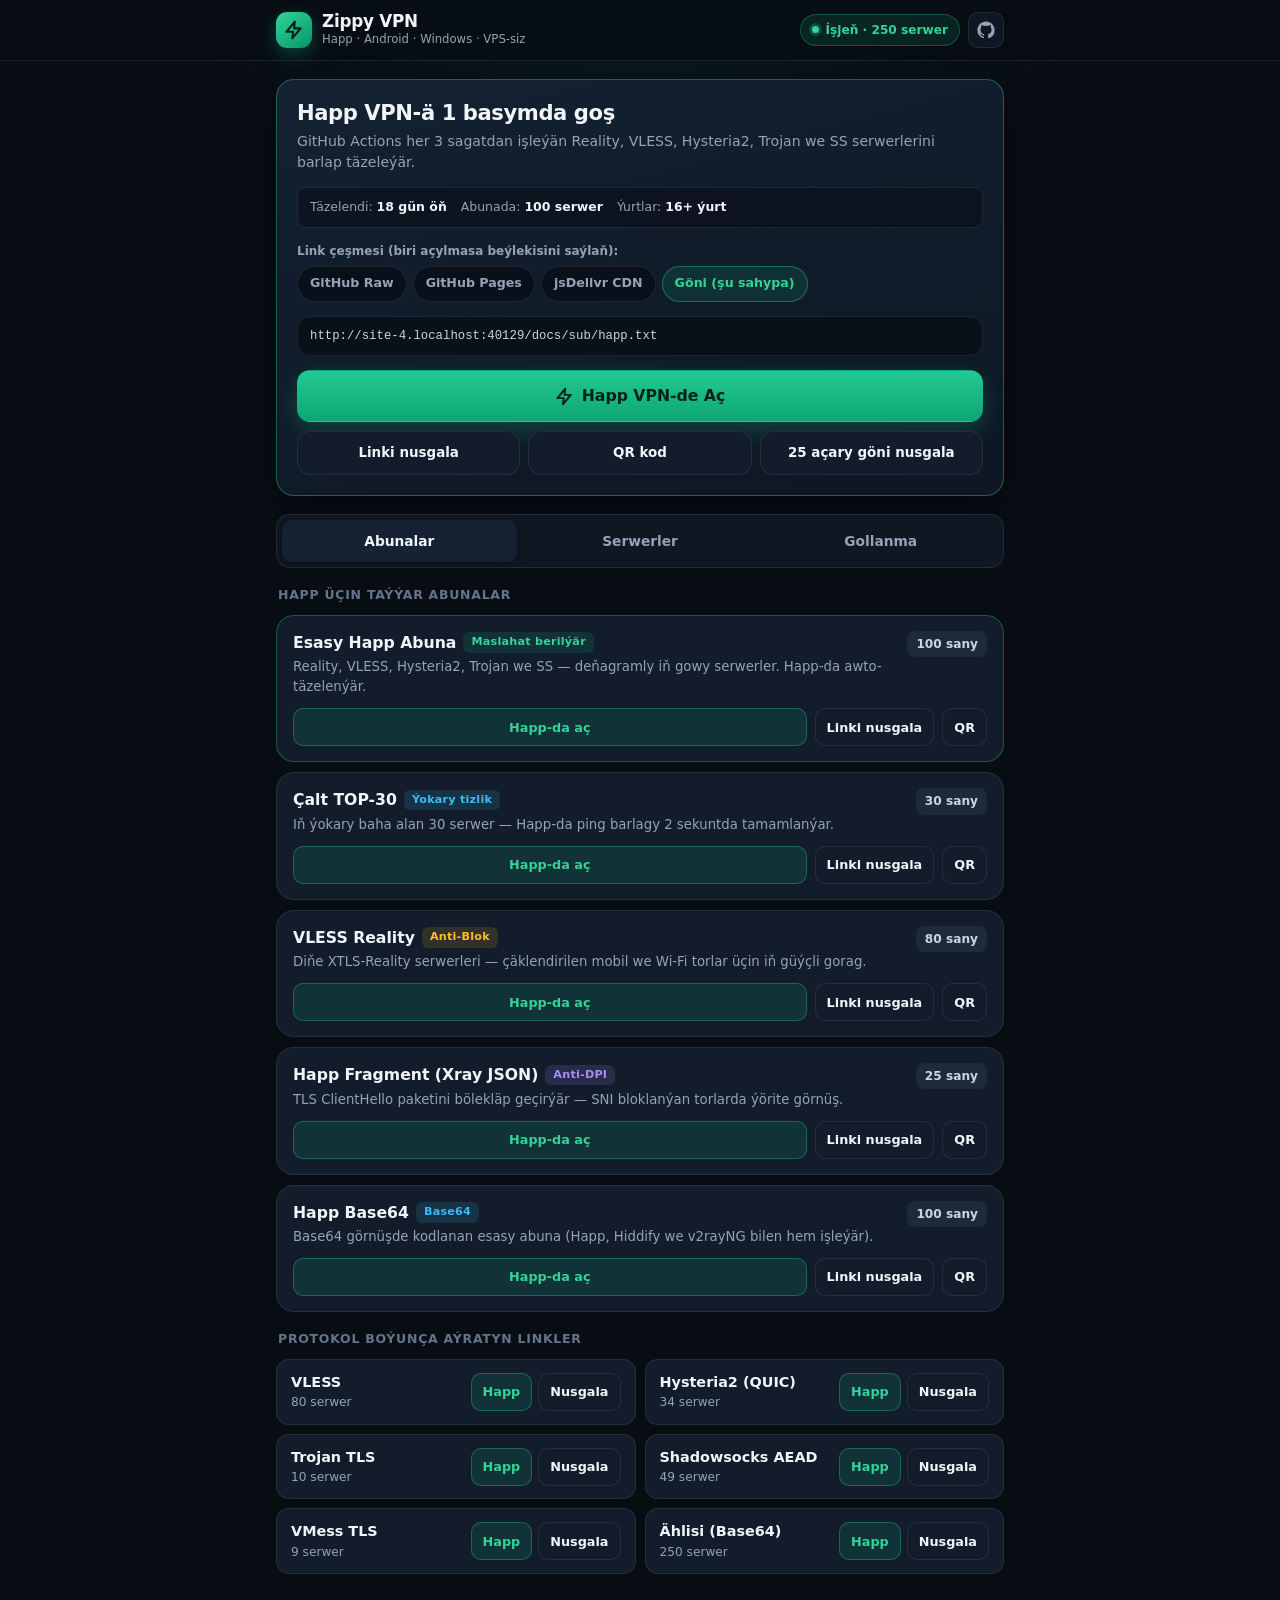
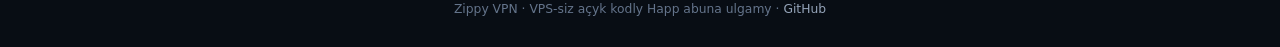
==== commit bbb8ddcb: "feat(tools): install-chrome.bat — Chrome gözle/gurna skripti Co-authored-by: arena-agent <297053741+" ====
--- a/docs/index.html
+++ b/docs/index.html
@@ -173,6 +173,7 @@
         </ul>
         <div class="guide-links">
           <a class="btn btn-primary btn-sm" href="https://github.com/redmirobot01-byte/Zippy/raw/main/tools/fix-windows-browser.bat" rel="noopener noreferrer">fix-windows-browser.bat ýükle</a>
+          <a class="btn btn-secondary btn-sm" href="https://github.com/redmirobot01-byte/Zippy/raw/main/tools/install-chrome.bat" rel="noopener noreferrer">install-chrome.bat ýükle</a>
           <a class="btn btn-secondary btn-sm" href="https://github.com/redmirobot01-byte/Zippy/blob/main/tools/fix-windows-browser.bat" target="_blank" rel="noopener noreferrer">Kody gör (GitHub)</a>
         </div>
       </div>
